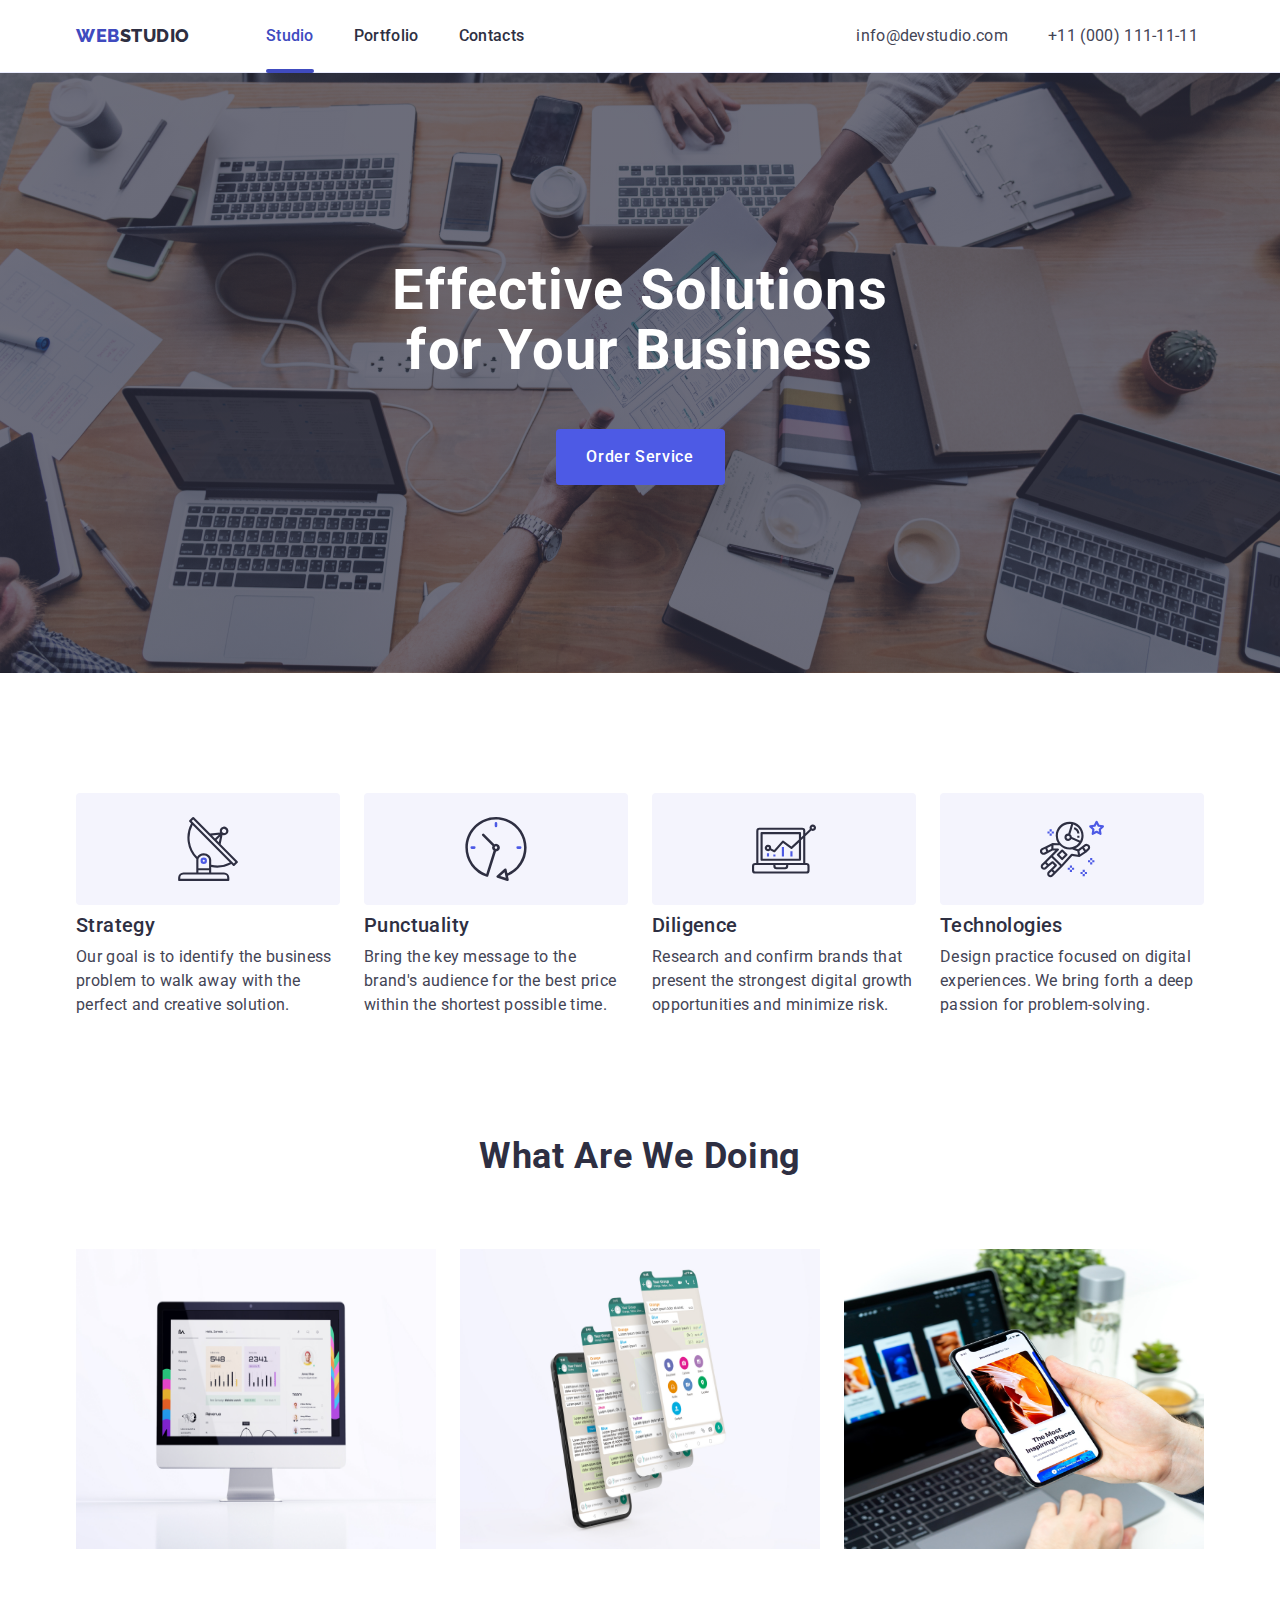
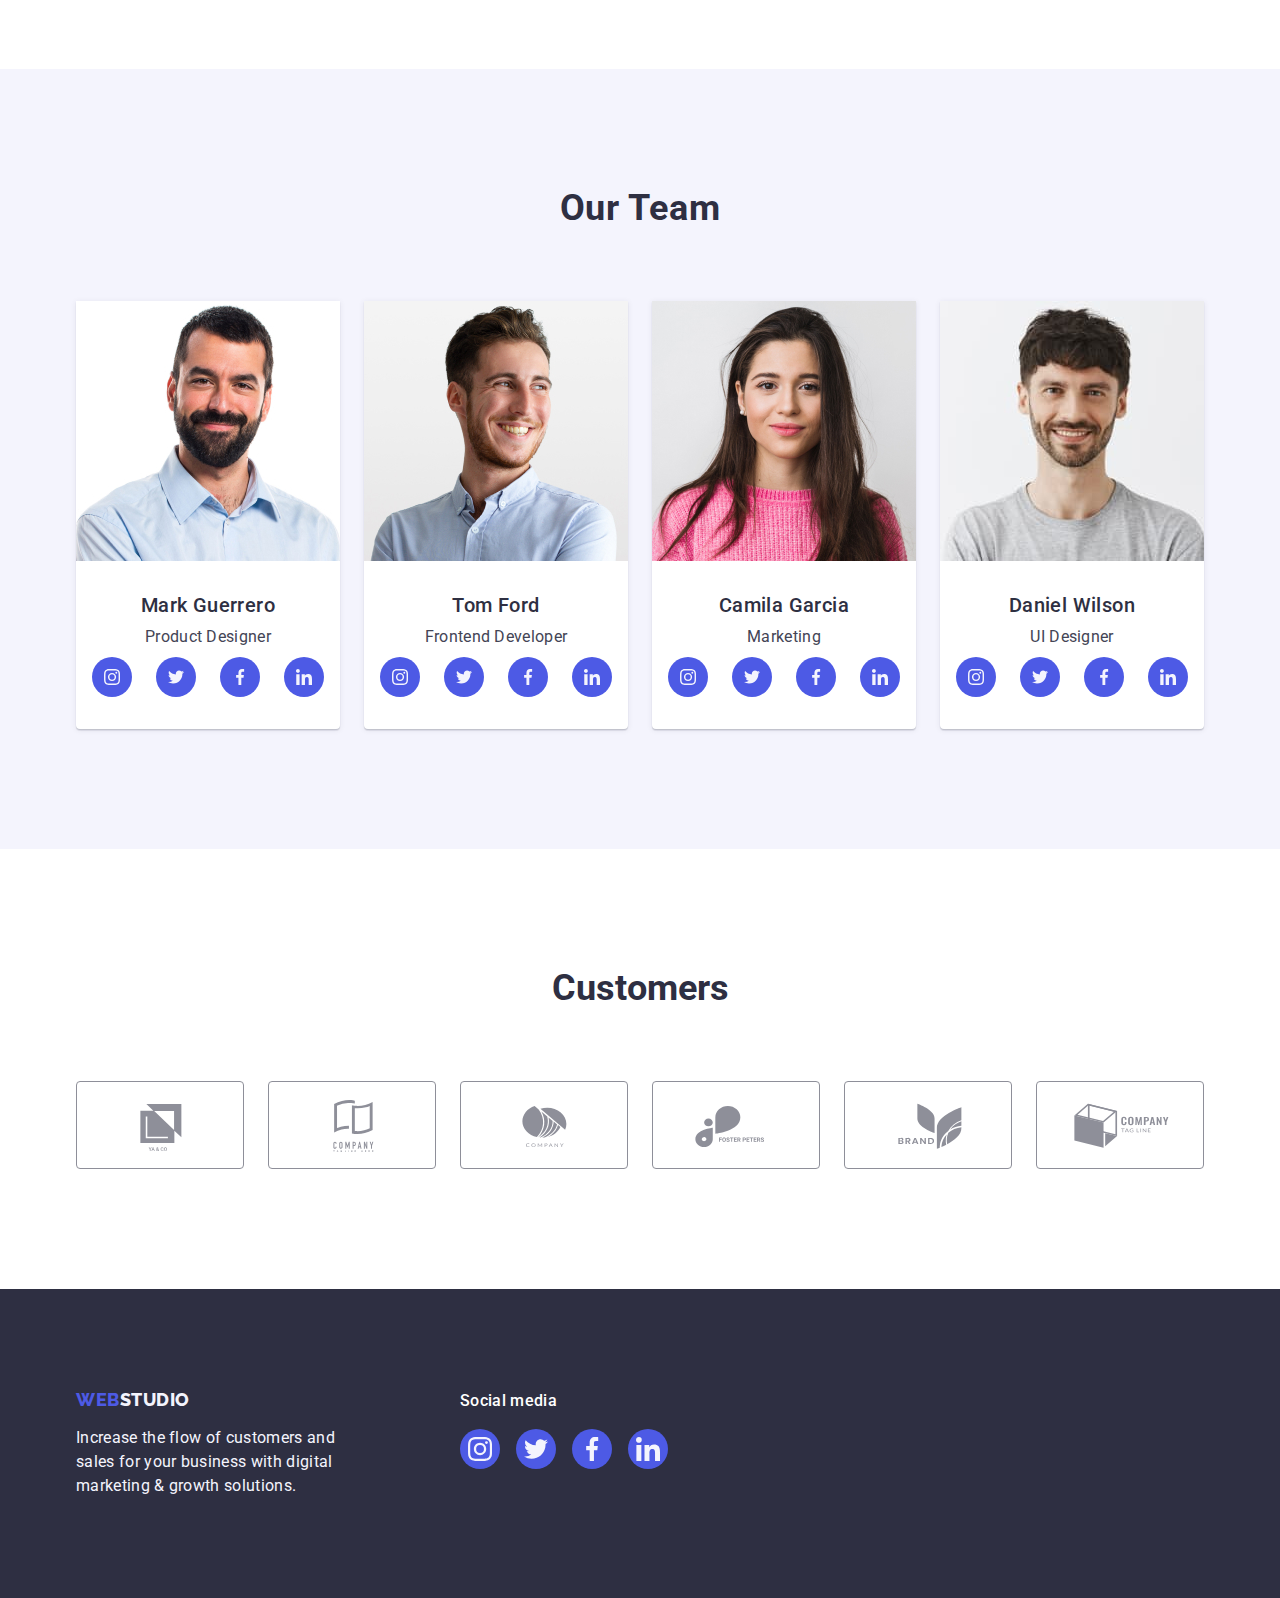
==== index.html @ ba4d1f9c "HW6" ====
<!DOCTYPE html>
<html lang="en">
  <head>
    <meta charset="UTF-8" />
    <meta name="viewport" content="width=device-width, initial-scale=1.0" />
    <title>STUDIO</title>
    <link
      rel="stylesheet"
      href="https://cdnjs.cloudflare.com/ajax/libs/modern-normalize/2.0.0/modern-normalize.min.css"
      crossorigin="anonymous"
      referrerpolicy="no-referrer"
    />
    <link rel="stylesheet" href="./css/styles.css" />
    <link rel="preconnect" href="https://fonts.googleapis.com" />
    <link rel="preconnect" href="https://fonts.gstatic.com" crossorigin />
    <link
      href="https://fonts.googleapis.com/css2?family=Raleway:wght@800&family=Roboto:wght@400;500;700;900&display=swap"
      rel="stylesheet"
    />
  </head>
  <body>
    <header class="header-standard">
      <div class="container">
        <nav class="nav">
          <a href="./index.html" class="logo"
            >Web<span class="studio-header">Studio</span></a
          >
          <ul class="list">
            <li>
              <a href="./index.html" class="nav-link-underline-homepage"
                >Studio</a
              >
            </li>
            <li>
              <a href="./portfolio.html" class="link">Portfolio</a>
            </li>
            <li><a href="" class="link">Contacts</a></li>
          </ul>
        </nav>
        <address class="address">
          <ul class="list">
            <li>
              <a href="mailto:info@devstudio.com" class="link"
                >info@devstudio.com</a
              >
            </li>
            <li>
              <a href="tel:+110001111111" class="link">+11 (000) 111-11-11</a>
            </li>
          </ul>
        </address>
      </div>
    </header>
    <main>
      <section class="homepage-first-section">
        <div class="container">
          <h1 class="homepage-header">Effective Solutions for Your Business</h1>
          <button type="button" class="button" data-modal-open>
            Order Service
          </button>
        </div>
      </section>
      <section class="homepage-second-section">
        <div class="container">
          <h2 class="visually-hidden">Our values</h2>
          <ul class="list">
            <li class="list-item">
              <div class="icon-container">
                <svg width="64" height="64">
                  <use href="./images/icons.svg#icon-antenna"></use>
                </svg>
              </div>
              <h3 class="list-header">Strategy</h3>
              <p class="list-paragraph">
                Our goal is to identify the business problem to walk away with
                the perfect and creative solution.
              </p>
            </li>
            <li class="list-item">
              <div class="icon-container">
                <svg width="64" height="64">
                  <use href="./images/icons.svg#icon-clock"></use>
                </svg>
              </div>
              <h3 class="list-header">Punctuality</h3>
              <p class="list-paragraph">
                Bring the key message to the brand's audience for the best price
                within the shortest possible time.
              </p>
            </li>
            <li class="list-item">
              <div class="icon-container">
                <svg width="64" height="64">
                  <use href="./images/icons.svg#icon-diagram"></use>
                </svg>
              </div>
              <h3 class="list-header">Diligence</h3>
              <p class="list-paragraph">
                Research and confirm brands that present the strongest digital
                growth opportunities and minimize risk.
              </p>
            </li>
            <li class="list-item">
              <div class="icon-container">
                <svg width="64" height="64">
                  <use href="./images/icons.svg#icon-astronaut"></use>
                </svg>
              </div>
              <h3 class="list-header">Technologies</h3>
              <p class="list-paragraph">
                Design practice focused on digital experiences. We bring forth a
                deep passion for problem-solving.
              </p>
            </li>
          </ul>
        </div>
      </section>
      <section class="homepage-third-section">
        <div class="container">
          <h2 class="header">What are we doing</h2>
          <ul class="list">
            <li class="list-item">
              <img
                src="./images/screen.jpg"
                alt="Computer screen"
                width="360"
                height="300"
              />
            </li>
            <li class="list-item">
              <img
                src="./images/smartphone1.jpg"
                alt="Smartphone screens"
                width="360"
                height="300"
              />
            </li>
            <li class="list-item">
              <img
                src="./images/smartphone.jpg"
                alt="Smartphone and laptop"
                width="360"
                height="300"
              />
            </li>
          </ul>
        </div>
      </section>
      <section class="homepage-fourth-section">
        <div class="container">
          <h2 class="header">Our Team</h2>
          <ul class="list">
            <li class="team-list">
              <img
                src="./images/img-3.jpg"
                alt="Smiling man"
                width="264"
                height="260"
              />
              <div class="team-name">
                <h3 class="name">Mark Guerrero</h3>
                <p class="job">Product Designer</p>
                <ul class="team-social-media-icons-list">
                  <li class="team-social-media-icons-li">
                    <a href="" class="team-social-media-icons-link">
                      <svg
                        class="team-social-media-icon"
                        width="16"
                        height="16"
                      >
                        <use href="./images/icons.svg#icon-instagram-1"></use>
                      </svg>
                    </a>
                  </li>
                  <li class="team-social-media-icons-li">
                    <a href="" class="team-social-media-icons-link">
                      <svg
                        class="team-social-media-icon"
                        width="16"
                        height="16"
                      >
                        <use href="./images/icons.svg#icon-twitter-1"></use>
                      </svg>
                    </a>
                  </li>
                  <li class="team-social-media-icons-li">
                    <a href="" class="team-social-media-icons-link">
                      <svg
                        class="team-social-media-icon"
                        width="16"
                        height="16"
                      >
                        <use href="./images/icons.svg#icon-facebook-1"></use>
                      </svg>
                    </a>
                  </li>
                  <li class="team-social-media-icons-li">
                    <a href="" class="team-social-media-icons-link">
                      <svg
                        class="team-social-media-icon"
                        width="16"
                        height="16"
                      >
                        <use href="./images/icons.svg#icon-linkedin-1"></use>
                      </svg>
                    </a>
                  </li>
                </ul>
              </div>
            </li>
            <li class="team-list">
              <img
                src="./images/img-2.jpg"
                alt="Smiling man"
                width="264"
                height="260"
              />
              <div class="team-name">
                <h3 class="name">Tom Ford</h3>
                <p class="job">Frontend Developer</p>
                <ul class="team-social-media-icons-list">
                  <li class="team-social-media-icons-li">
                    <a href="" class="team-social-media-icons-link">
                      <svg
                        class="team-social-media-icon"
                        width="16"
                        height="16"
                      >
                        <use href="./images/icons.svg#icon-instagram-1"></use>
                      </svg>
                    </a>
                  </li>
                  <li class="team-social-media-icons-li">
                    <a href="" class="team-social-media-icons-link">
                      <svg
                        class="team-social-media-icon"
                        width="16"
                        height="16"
                      >
                        <use href="./images/icons.svg#icon-twitter-1"></use>
                      </svg>
                    </a>
                  </li>
                  <li class="team-social-media-icons-li">
                    <a href="" class="team-social-media-icons-link">
                      <svg
                        class="team-social-media-icon"
                        width="16"
                        height="16"
                      >
                        <use href="./images/icons.svg#icon-facebook-1"></use>
                      </svg>
                    </a>
                  </li>
                  <li class="team-social-media-icons-li">
                    <a href="" class="team-social-media-icons-link">
                      <svg
                        class="team-social-media-icon"
                        width="16"
                        height="16"
                      >
                        <use href="./images/icons.svg#icon-linkedin-1"></use>
                      </svg>
                    </a>
                  </li>
                </ul>
              </div>
            </li>
            <li class="team-list">
              <img
                src="./images/img-1.jpg"
                alt="Beautiful women"
                width="264"
                height="260"
              />
              <div class="team-name">
                <h3 class="name">Camila Garcia</h3>
                <p class="job">Marketing</p>
                <ul class="team-social-media-icons-list">
                  <li class="team-social-media-icons-li">
                    <a href="" class="team-social-media-icons-link">
                      <svg
                        class="team-social-media-icon"
                        width="16"
                        height="16"
                      >
                        <use href="./images/icons.svg#icon-instagram-1"></use>
                      </svg>
                    </a>
                  </li>
                  <li class="team-social-media-icons-li">
                    <a href="" class="team-social-media-icons-link">
                      <svg
                        class="team-social-media-icon"
                        width="16"
                        height="16"
                      >
                        <use href="./images/icons.svg#icon-twitter-1"></use>
                      </svg>
                    </a>
                  </li>
                  <li class="team-social-media-icons-li">
                    <a href="" class="team-social-media-icons-link">
                      <svg
                        class="team-social-media-icon"
                        width="16"
                        height="16"
                      >
                        <use href="./images/icons.svg#icon-facebook-1"></use>
                      </svg>
                    </a>
                  </li>
                  <li class="team-social-media-icons-li">
                    <a href="" class="team-social-media-icons-link">
                      <svg
                        class="team-social-media-icon"
                        width="16"
                        height="16"
                      >
                        <use href="./images/icons.svg#icon-linkedin-1"></use>
                      </svg>
                    </a>
                  </li>
                </ul>
              </div>
            </li>
            <li class="team-list">
              <img
                src="./images/img.jpg"
                alt="Smiling man"
                width="264"
                height="260"
              />
              <div class="team-name">
                <h3 class="name">Daniel Wilson</h3>
                <p class="job">UI Designer</p>
                <ul class="team-social-media-icons-list">
                  <li class="team-social-media-icons-li">
                    <a href="" class="team-social-media-icons-link">
                      <svg
                        class="team-social-media-icon"
                        width="16"
                        height="16"
                      >
                        <use href="./images/icons.svg#icon-instagram-1"></use>
                      </svg>
                    </a>
                  </li>
                  <li class="team-social-media-icons-li">
                    <a href="" class="team-social-media-icons-link">
                      <svg
                        class="team-social-media-icon"
                        width="16"
                        height="16"
                      >
                        <use href="./images/icons.svg#icon-twitter-1"></use>
                      </svg>
                    </a>
                  </li>
                  <li class="team-social-media-icons-li">
                    <a href="" class="team-social-media-icons-link">
                      <svg
                        class="team-social-media-icon"
                        width="16"
                        height="16"
                      >
                        <use href="./images/icons.svg#icon-facebook-1"></use>
                      </svg>
                    </a>
                  </li>
                  <li class="team-social-media-icons-li">
                    <a href="" class="team-social-media-icons-link">
                      <svg
                        class="team-social-media-icon"
                        width="16"
                        height="16"
                      >
                        <use href="./images/icons.svg#icon-linkedin-1"></use>
                      </svg>
                    </a>
                  </li>
                </ul>
              </div>
            </li>
          </ul>
        </div>
      </section>
      <section class="homepage-fifth-section">
        <div class="container">
          <h2 class="header-customers">Customers</h2>
          <ul class="customers-list">
            <li class="customers-li">
              <a href="" class="customers-link">
                <svg class="customers-icons" width="104" height="56">
                  <use href="./images/icons.svg#icon-client-1"></use>
                </svg>
              </a>
            </li>
            <li class="customers-li">
              <a href="" class="customers-link">
                <svg class="customers-icons" width="104" height="56">
                  <use href="./images/icons.svg#icon-client-2"></use>
                </svg>
              </a>
            </li>
            <li class="customers-li">
              <a href="" class="customers-link">
                <svg class="customers-icons" width="104" height="56">
                  <use href="./images/icons.svg#icon-client-3"></use>
                </svg>
              </a>
            </li>
            <li class="customers-li">
              <a href="" class="customers-link">
                <svg class="customers-icons" width="104" height="56">
                  <use href="./images/icons.svg#icon-client-4"></use>
                </svg>
              </a>
            </li>
            <li class="customers-li">
              <a href="" class="customers-link">
                <svg class="customers-icons" width="104" height="56">
                  <use href="./images/icons.svg#icon-client-5"></use>
                </svg>
              </a>
            </li>
            <li class="customers-li">
              <a href="" class="customers-link">
                <svg class="customers-icons" width="104" height="56">
                  <use href="./images/icons.svg#icon-client-6"></use>
                </svg>
              </a>
            </li>
          </ul>
        </div>
      </section>
    </main>
    <footer class="footer">
      <div class="container">
        <div class="footer-paragraph">
          <a href="./index.html" class="link"
            >Web<span class="studio-footer">Studio</span></a
          >
          <p class="logo">
            Increase the flow of customers and sales for your business with
            digital marketing & growth solutions.
          </p>
        </div>
        <div class="footer-social-media">
          <p class="footer-social-media-paragraph">Social media</p>
          <ul class="footer-social-media-list">
            <li class="footer-social-media-li">
              <a href="" class="footer-social-media-link-icon">
                <svg width="24" height="24" class="footer-social-media-icons">
                  <use href="./images/icons.svg#icon-instagram-1"></use>
                </svg>
              </a>
            </li>
            <li class="footer-social-media-li">
              <a href="" class="footer-social-media-link-icon">
                <svg width="24" height="24" class="footer-social-media-icons">
                  <use href="./images/icons.svg#icon-twitter-1"></use>
                </svg>
              </a>
            </li>
            <li class="footer-social-media-li">
              <a href="" class="footer-social-media-link-icon">
                <svg width="24" height="24" class="footer-social-media-icons">
                  <use href="./images/icons.svg#icon-facebook-1"></use>
                </svg>
              </a>
            </li>
            <li class="footer-social-media-li">
              <a href="" class="footer-social-media-link-icon">
                <svg width="24" height="24" class="footer-social-media-icons">
                  <use href="./images/icons.svg#icon-linkedin-1"></use>
                </svg>
              </a>
            </li>
          </ul>
        </div>
      </div>
    </footer>
    <div data-modal class="backdrop is-hidden">
      <div class="modal-box">
        <button type="button" data-modal-close class="modal-box-close-button">
          <svg width="8" height="8" class="icon-close-x">
            <use href="./images/icons.svg#icon-close-x"></use>
          </svg>
        </button>
      </div>
    </div>
    <script src="./js/modal.js"></script>
  </body>
</html>
---- css/styles.css ----
:root {
  --NAVY-BLUE: #2e2f42;
  --WHITE: #ffffff;
  --IRIS: #4d5ae5;
  --OCEAN: #404bbf;
  --CLOUD: #f4f4fd;
  --SLATE: #434455;
}
body {
  font-family: "Roboto", sans-serif;
  color: var(--SLATE);
  background-color: var(--WHITE);
}
ul,
a {
  list-style-type: none;
  text-decoration: none;
}
.header-standard {
  border-bottom: 1px solid #e7e9fc;
  box-shadow: 0px 2px 1px rgba(46, 47, 66, 0.08),
    0px 1px 1px rgba(46, 47, 66, 0.16), 0px 1px 6px rgba(46, 47, 66, 0.08);
}
.header-standard .container {
  display: flex;
}
.nav {
  display: flex;
  align-items: center;
}
.nav .logo {
  font-family: "Raleway", sans-serif;
  text-transform: uppercase;
  font-weight: 800;
  font-size: 18px;
  line-height: 1.17;
  letter-spacing: 0.03em;
  color: var(--OCEAN);
  text-decoration: none;
  margin-right: 76px;
}
.studio-header {
  color: var(--NAVY-BLUE);
}
.nav .list {
  display: flex;
  gap: 40px;
}
.nav .list .link {
  font-family: inherit;
  font-size: 16px;
  line-height: 1.5;
  letter-spacing: 0.02em;
  color: var(--NAVY-BLUE);
  list-style: none;
  text-transform: none;
  font-weight: 500;
  text-decoration: none;
  display: flex;
  gap: 40px;
  flex-direction: row;
  padding: 24px 0;
  position: relative;
  transition: background-color 250ms cubic-bezier(0.4, 0, 0.2, 1);
}
.nav .list .link:hover,
.nav .list .link:focus,
.nav .list .link:active {
  color: var(--OCEAN);
}
.nav-link-underline-homepage {
  color: var(--OCEAN);
  font-family: inherit;
  font-size: 16px;
  line-height: 1.5;
  letter-spacing: 0.02em;
  list-style: none;
  text-transform: none;
  font-weight: 500;
  text-decoration: none;
  display: flex;
  gap: 40px;
  flex-direction: row;
  padding: 24px 0;
  position: relative;
  transition: color 250ms cubic-bezier(0.4, 0, 0.2, 1);
}
.nav-link-underline-homepage::after {
  content: "";
  position: absolute;
  left: 0;
  bottom: -1px;
  height: 4px;
  background-color: var(--OCEAN);
  border-radius: 2px;
  width: 48px;
}
.nav-link-underline-portfolio {
  color: var(--OCEAN);
  font-family: inherit;
  font-size: 16px;
  line-height: 1.5;
  letter-spacing: 0.02em;
  list-style: none;
  text-transform: none;
  font-weight: 500;
  text-decoration: none;
  display: flex;
  gap: 40px;
  flex-direction: row;
  padding: 24px 0;
  position: relative;
  transition: color 250ms cubic-bezier(0.4, 0, 0.2, 1);
}
.nav-link-underline-portfolio::after {
  content: "";
  position: absolute;
  left: 0;
  bottom: -1px;
  height: 4px;
  background-color: var(--OCEAN);
  border-radius: 2px;
  width: 66px;
}
.address {
  font-style: normal;
}
.address .list {
  display: flex;
  gap: 40px;
  padding-left: 332px;
  padding-top: 24px;
  padding-bottom: 24px;
}
.address .link {
  font-size: 16px;
  line-height: 1.5;
  letter-spacing: 0.02em;
  color: inherit;
  transition: color 250ms cubic-bezier(0.4, 0, 0.2, 1);
}
.address .list .link:hover,
.address .list .link:focus,
.address .list .link:active {
  color: var(--OCEAN);
}
.homepage-first-section {
  background-color: var(--NAVY-BLUE);
  padding: 188px 0 188px 0;
  padding-bottom: 188px;
  background-image: linear-gradient(
      rgba(46, 47, 66, 0.7),
      rgba(46, 47, 66, 0.7)
    ),
    url(../images/people-office.jpg);
  max-width: 1440px;
  background-repeat: no-repeat;
  background-position: center;
  background-size: cover;
  margin: auto;
}
.homepage-header {
  color: var(--WHITE);
  font-size: 56px;
  font-weight: 700;
  line-height: 1.07;
  letter-spacing: 0.02em;
  text-align: center;
  max-width: 496px;
  margin-left: auto;
  margin-right: auto;
}
.button {
  background-color: var(--IRIS);
  color: var(--WHITE);
  font-size: 16px;
  font-weight: 500;
  line-height: 1.5;
  letter-spacing: 0.04em;
  cursor: pointer;
  font-family: "Roboto", sans-serif;
  display: block;
  min-width: 169px;
  height: 56px;
  border: none;
  border-radius: 4px;
  margin-left: auto;
  margin-right: auto;
  margin-top: 48px;
  transition: background-color 250ms cubic-bezier(0.4, 0, 0.2, 1);
}
.button:hover,
.button:focus {
  background-color: var(--OCEAN);
}
.list-header {
  color: var(--NAVY-BLUE);
  font-size: 20px;
  font-weight: 500;
  line-height: 1.2;
  letter-spacing: 0.02em;
  margin-bottom: 8px;
}
.list-paragraph {
  color: var(--SLATE);
  font-size: 16px;
  line-height: 1.5;
  letter-spacing: 0.02em;
}
.header {
  color: var(--NAVY-BLUE);
  font-size: 36px;
  font-weight: 700;
  line-height: 1.11;
  letter-spacing: 0.02em;
  text-align: center;
  text-transform: capitalize;
}
.homepage-fourth-section {
  background-color: var(--CLOUD);
  padding: 120px 0 120px 0;
}
.name {
  color: var(--NAVY-BLUE);
  font-size: 20px;
  font-weight: 500;
  line-height: 1.2;
  letter-spacing: 0.02em;
  text-align: center;
  margin-bottom: 8px;
}
.job {
  color: var(--SLATE);
  font-size: 16px;
  line-height: 1.5;
  letter-spacing: 0.02em;
  text-align: center;
}
.team-list {
  background-color: var(--WHITE);
  width: calc((100% - 3 * 24px) / 4);
  border-radius: 0 0 5px 5px;
  box-shadow: 0px 1px 6px rgba(46, 47, 66, 0.08),
    0px 1px 1px rgba(46, 47, 66, 0.16), 0px 2px 1px rgba(46, 47, 66, 0.08);
}
.footer {
  background-color: var(--NAVY-BLUE);
  padding: 100px 0 100px 0;
}
.footer .container {
  display: flex;
  align-items: baseline;
}
.footer-paragraph {
  margin-right: 120px;
}
.footer-social-media-paragraph {
  font-weight: 500;
  font-size: 16px;
  line-height: 1.5;
  letter-spacing: 0.02em;
  color: var(--WHITE);
  margin-bottom: 16px;
}
.footer-social-media-list {
  display: flex;
  gap: 16px;
}
.footer-social-media-li {
  width: 40px;
  height: 40px;
}
.footer-social-media-link-icon {
  background-color: var(--IRIS);
  display: flex;
  border-radius: 50%;
  width: 100%;
  height: 100%;
  align-items: center;
  justify-content: center;
  transition: background-color 250ms cubic-bezier(0.4, 0, 0.2, 1);
}
.footer-social-media-link-icon:hover,
.footer-social-media-link-icon:focus,
.footer-social-media-link-icon:active {
  background-color: #31d0aa;
}
.footer .link {
  font-family: "Raleway", sans-serif;
  text-transform: uppercase;
  font-weight: 800;
  font-size: 18px;
  line-height: 1.17;
  letter-spacing: 0.03em;
  color: var(--IRIS);
  display: inline-block;
  margin-bottom: 16px;
}
.footer-social-media-icons {
  fill: var(--CLOUD);
}
.studio-footer {
  color: var(--CLOUD);
}
.logo {
  color: #f4f4fd;
  font-size: 16px;
  line-height: 1.5;
  letter-spacing: 0.02em;
}
.filter-button {
  background-color: var(--CLOUD);
  color: var(--IRIS);
  text-align: center;
  font-weight: 500;
  font-size: 16px;
  line-height: 1.5;
  letter-spacing: 0.04em;
  cursor: pointer;
  font-family: inherit;
  padding: 12px 24px;
  border: 1px solid #e7e9fc;
  border-radius: 4px;
  transition: background-color 250ms cubic-bezier(0.4, 0, 0.2, 1),
    color 250ms cubic-bezier(0.4, 0, 0.2, 1),
    border-color 250ms cubic-bezier(0.4, 0, 0.2, 1),
    box-shadow 250ms cubic-bezier(0.4, 0, 0.2, 1);
}
.filter-button:hover,
.filter-button:focus,
.filter-button:active {
  background-color: var(--OCEAN);
  color: var(--WHITE);
  border: 1px solid transparent;
  box-shadow: 0px 3px 1px rgba(0, 0, 0, 0.1), 0px 2px 1px rgba(0, 0, 0, 0.08),
    0px 2px 2px rgba(0, 0, 0, 0.12);
}
.list .link {
  text-decoration: none;
  color: inherit;
}
.homepage-second-section {
  padding: 120px 0 120px 0;
}
.homepage-second-section .list {
  display: flex;
  gap: 24px;
}
.homepage-second-section .list-item {
  width: calc((100% - 72px) / 4);
}
.homepage-third-section {
  padding-bottom: 120px;
}
.homepage-third-section .header {
  margin-bottom: 72px;
}
.homepage-third-section .list {
  display: flex;
  gap: 24px;
}
.homepage-third-section .list-item {
  width: calc((100% - 48px) / 3);
}
.homepage-fourth-section .header {
  margin-bottom: 72px;
}
.homepage-fourth-section .list {
  display: flex;
  gap: 24px;
}
.team-name {
  padding: 32px 0 32px 0;
}
.homepage-fourth-section .team-list {
  border-radius: 0px 0px 4px 4px;
}
.footer .logo {
  max-width: 264px;
}
.portfolio {
  padding-top: 96px;
  padding-bottom: 120px;
}
.list-buttons {
  display: flex;
  justify-content: center;
  gap: 24px;
  margin-bottom: 72px;
}
.list-apps {
  display: flex;
  flex-wrap: wrap;
  column-gap: 24px;
  row-gap: 48px;
}
.link-apps {
  width: calc((100% - 48px) / 3);
}
.link-apps .link {
  display: block;
  transition: box-shadow 250ms cubic-bezier(0.4, 0, 0.2, 1);
}
.portfolio-header {
  font-weight: 500;
  font-size: 20px;
  line-height: 1.2;
  letter-spacing: 0.02em;
  color: var(--NAVY-BLUE);
  margin-bottom: 8px;
}
.portfolio-paragraph {
  color: var(--SLATE);
  font-size: 16px;
  line-height: 1.5;
  letter-spacing: 0.02em;
}
.app-image {
  position: relative;
  overflow: hidden;
}
.portfolio-paragraph-transform {
  position: absolute;
  top: 0;
  font-size: 16px;
  line-height: 1.5;
  letter-spacing: 0.02em;
  color: var(--CLOUD);
  padding: 40px 32px;
  background-color: var(--IRIS);
  height: 100%;
  width: 100%;
  transform: translateY(100%);
  transition: transform 250ms cubic-bezier(0.4, 0, 0.2, 1);
}
.link-apps .link:hover .portfolio-paragraph-transform,
.link-apps .link:focus .portfolio-paragraph-transform {
  box-shadow: 0px 1px 6px rgba(46, 47, 66, 0.08),
    0px 1px 1px rgba(46, 47, 66, 0.16), 0px 2px 1px rgba(46, 47, 66, 0.08);
  transform: translateY(0%);
}
.link-apps .link:hover,
.link-apps .link:focus {
  box-shadow: 0px 1px 6px rgba(46, 47, 66, 0.08),
    0px 1px 1px rgba(46, 47, 66, 0.16), 0px 2px 1px rgba(46, 47, 66, 0.08);
}
.div-app {
  padding: 32px 16px;
  border: 1px solid #e7e9fc;
  border-top: none;
}
h1,
h2,
h3,
h4,
h5,
h6 {
  margin: 0;
}
p {
  margin: 0;
}
ul {
  margin: 0;
  padding-left: 0;
}
img {
  display: block;
}
.container {
  width: 1158px;
  margin: 0 auto;
  padding: 0 15px 0 15px;
}
.visually-hidden {
  position: absolute;
  width: 1px;
  height: 1px;
  margin: -1px;
  border: 0;
  padding: 0;
  white-space: nowrap;
  clip-path: inset(100%);
  clip: rect(0 0 0 0);
  overflow: hidden;
}
.icon-container {
  display: flex;
  align-items: center;
  justify-content: center;
  height: 112px;
  background-color: var(--CLOUD);
  border-radius: 4px;
  margin-bottom: 8px;
}
.team-social-media-icons-list {
  display: flex;
  justify-content: center;
  gap: 24px;
  padding-top: 8px;
}
.team-social-media-icons-li {
  width: 40px;
  height: 40px;
}
.team-social-media-icons-link {
  width: 100%;
  height: 100%;
  background-color: var(--IRIS);
  border-radius: 50%;
  display: flex;
  align-items: center;
  justify-content: center;
  transition: background-color 250ms cubic-bezier(0.4, 0, 0.2, 1);
}
.team-social-media-icons-link:hover,
.team-social-media-icons-link:focus {
  background-color: var(--OCEAN);
}
.team-social-media-icon {
  fill: var(--CLOUD);
}
.homepage-fifth-section {
  padding: 120px 0;
}
.header-customers {
  font-size: 36px;
  line-height: 1.11;
  color: var(--NAVY-BLUE);
  margin-bottom: 72px;
  text-align: center;
}
.customers-list {
  display: flex;
  gap: 24px;
}
.customers-li {
  width: calc((100% - 120px) / 6);
  height: 88px;
}
.customers-link {
  width: 100%;
  height: 100%;
  border: 1px solid #8e8f99;
  border-radius: 4px;
  display: flex;
  align-items: center;
  justify-content: center;
  color: #8e8f99;
  transition: border-color 250ms cubic-bezier(0.4, 0, 0.2, 1),
    color 250ms cubic-bezier(0.4, 0, 0.2, 1);
}
.customers-link:hover,
.customers-link:focus {
  border-color: var(--OCEAN);
  color: var(--OCEAN);
}
.customers-icons {
  fill: currentColor;
}
.backdrop {
  position: fixed;
  top: 0;
  left: 0;
  width: 100%;
  height: 100%;
  background-color: rgba(46, 47, 66, 0.4);
  transition: opacity 250ms cubic-bezier(0.4, 0, 0.2, 1),
    visibility 250ms cubic-bezier(0.4, 0, 0.2, 1);
}
.is-hidden {
  opacity: 0;
  visibility: hidden;
  pointer-events: none;
}
.modal-box {
  position: absolute;
  top: 50%;
  left: 50%;
  transform: translate(-50%, -50%) scale(1);
  width: 408px;
  min-height: 584px;
  background: #fcfcfc;
  box-shadow: 0px 1px 1px rgba(0, 0, 0, 0.14), 0px 1px 3px rgba(0, 0, 0, 0.12),
    0px 2px 1px rgba(0, 0, 0, 0.2);
  border-radius: 4px;
  transition: transform 250ms cubic-bezier(0.4, 0, 0.2, 1);
  padding: 72px 24px 24px 24px;
}
.modal-box-close-button {
  position: absolute;
  top: 24px;
  right: 24px;
  width: 24px;
  height: 24px;
  border-radius: 50%;
  display: flex;
  align-items: center;
  justify-content: center;
  background-color: #e7e9fc;
  border: 1px solid rgba(0, 0, 0, 0.1);
  padding: 0;
  cursor: pointer;
  transition: background-color 250ms cubic-bezier(0.4, 0, 0.2, 1),
    border 250ms cubic-bezier(0.4, 0, 0.2, 1);
}
.modal-box-close-button:hover,
.modal-box-close-button:focus {
  background-color: var(--OCEAN);
  border: none;
  fill: var(--WHITE);
}
.icon-close-x {
  transition: fill 250ms cubic-bezier(0.4, 0, 0.2, 1);
}
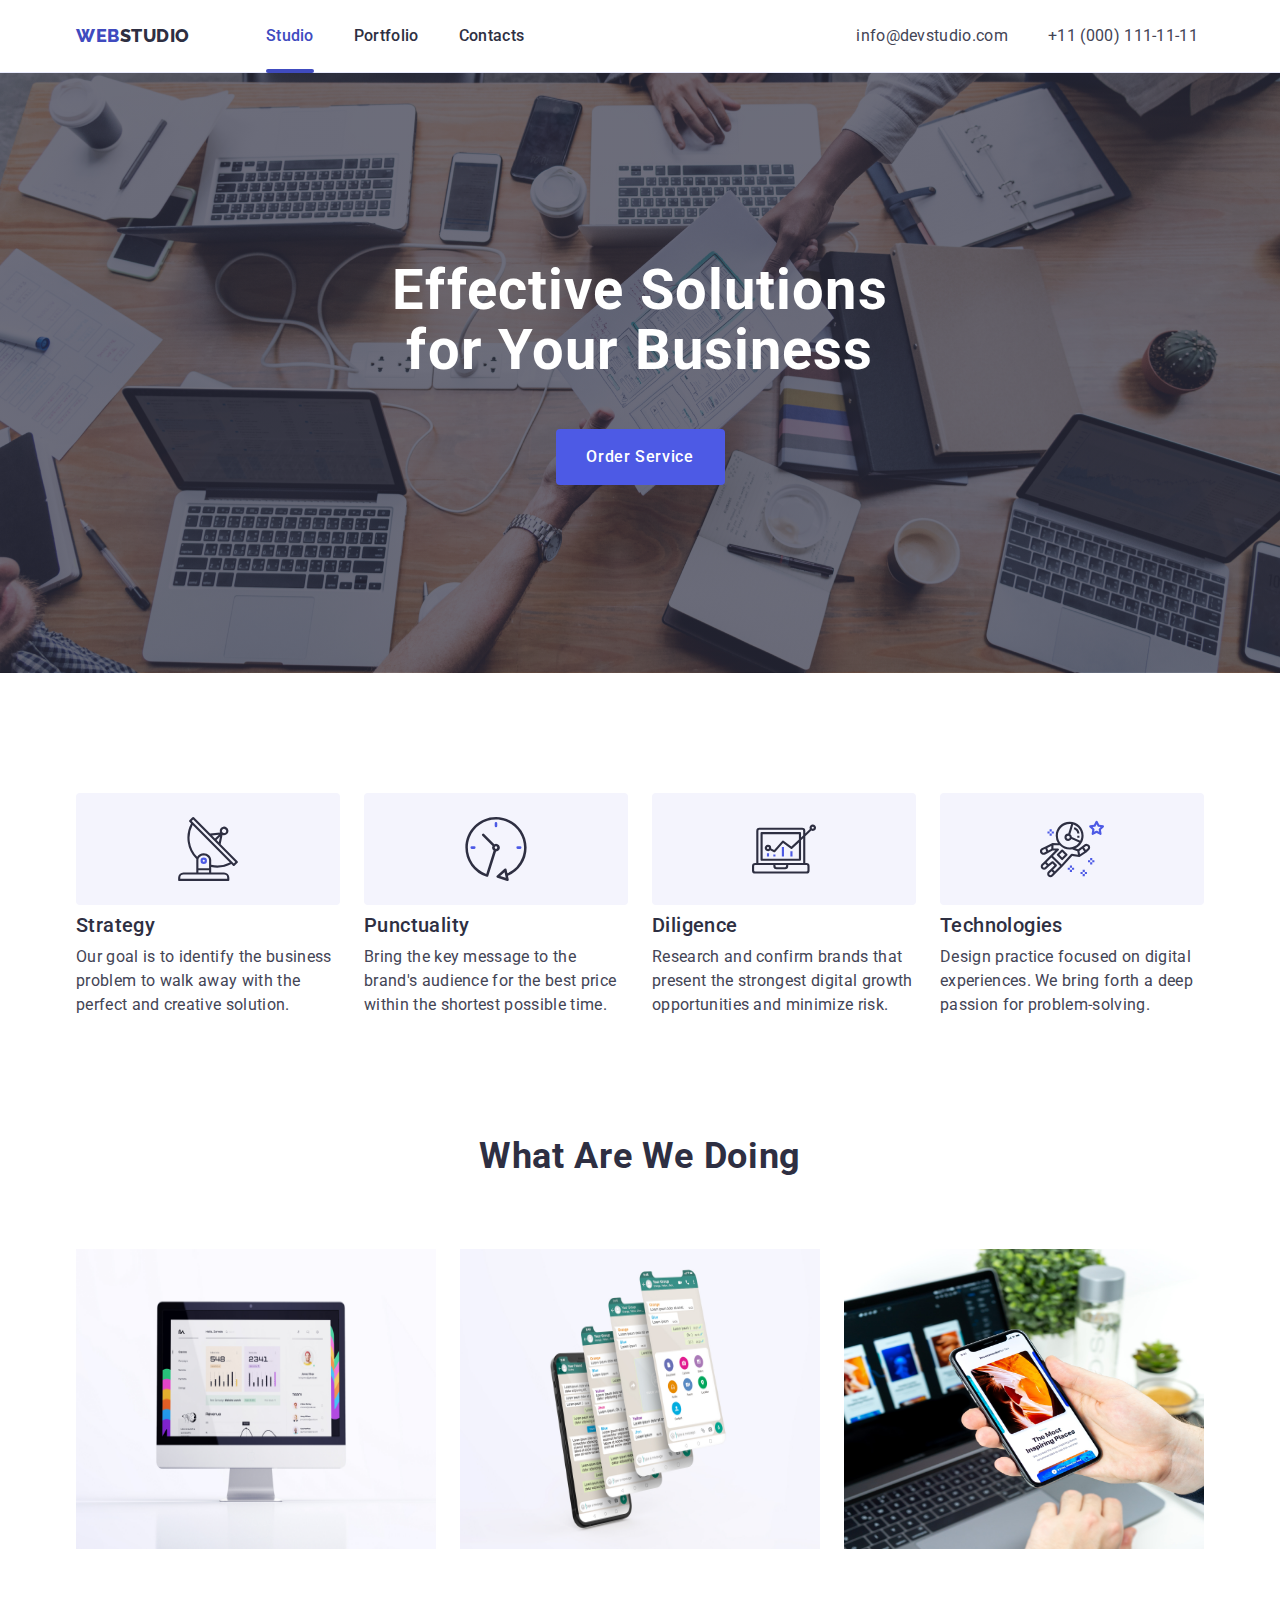
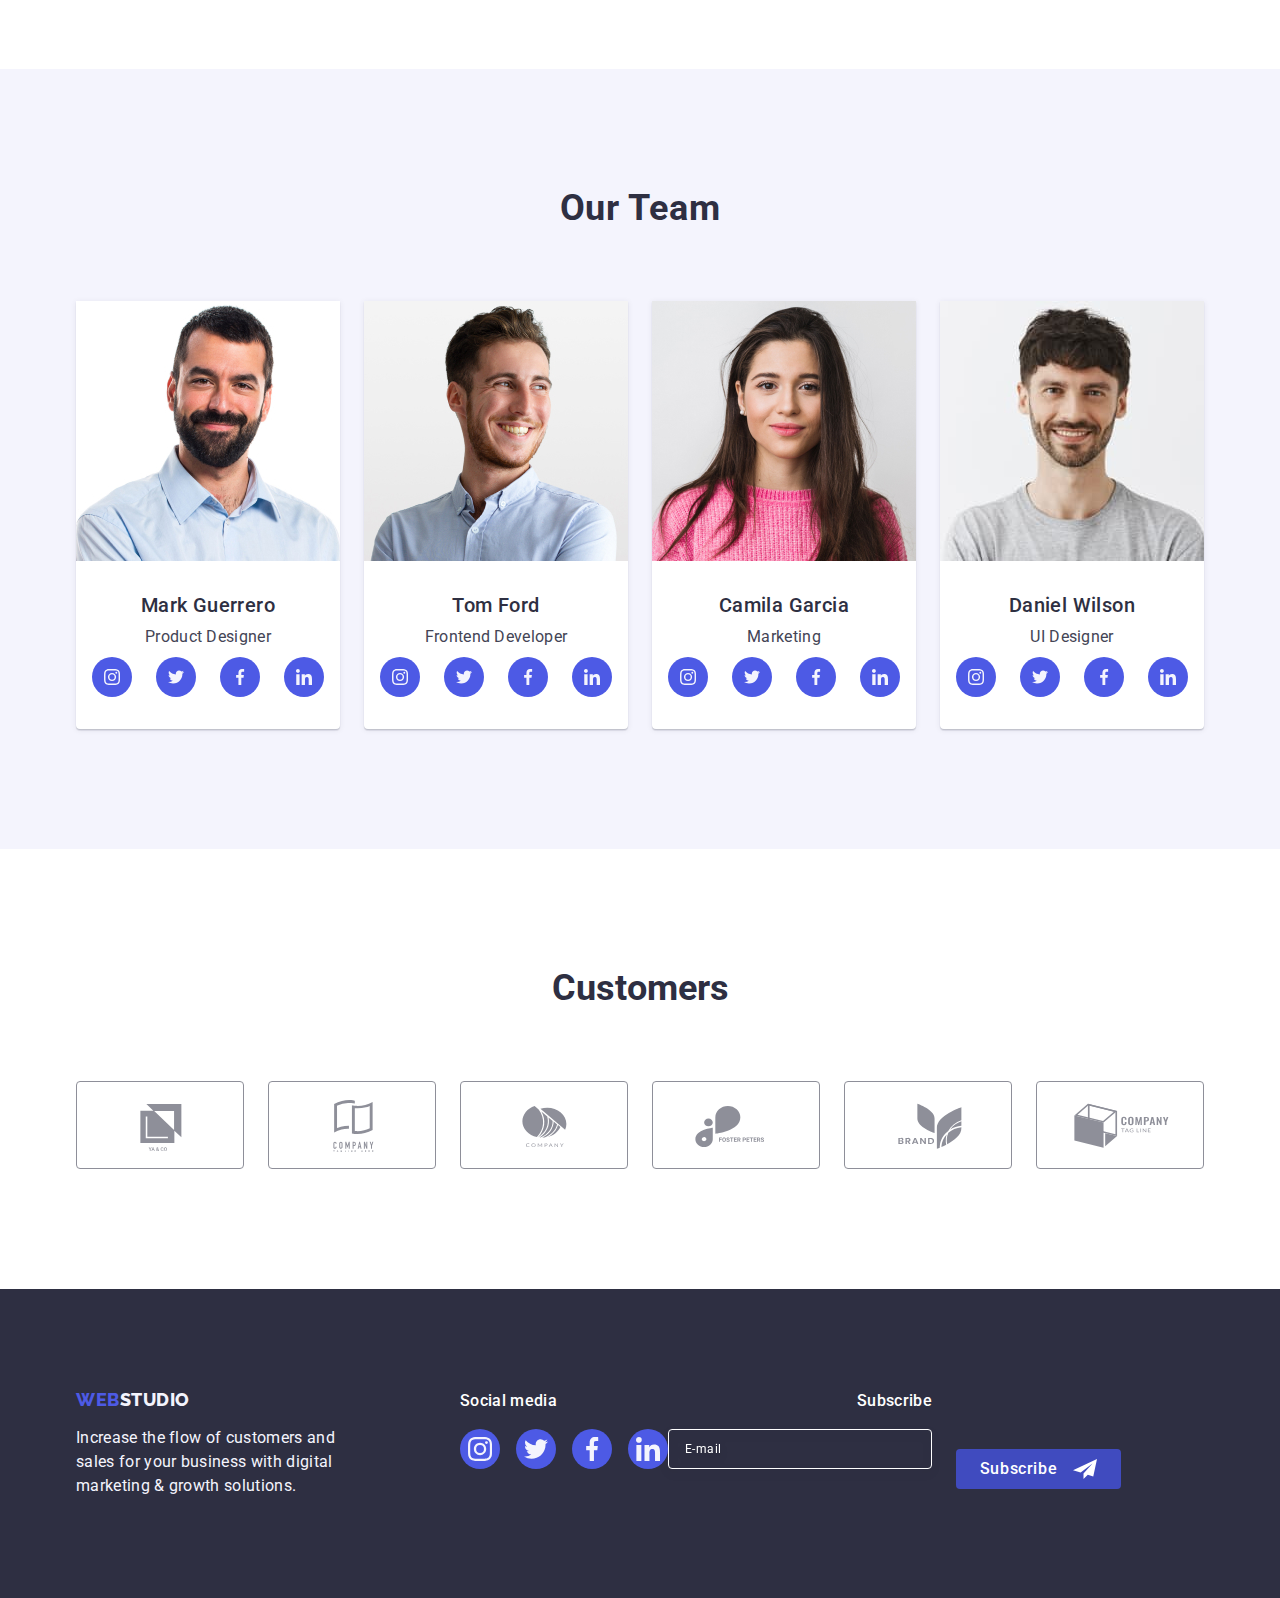
==== commit e1ca147b: "HW6" ====
--- a/index.html
+++ b/index.html
@@ -438,9 +438,11 @@
     <footer class="footer">
       <div class="container">
         <div class="footer-paragraph">
-          <a href="./index.html" class="link"
-            >Web<span class="studio-footer">Studio</span></a
-          >
+          <div class="webstudio-footer">
+            <a href="./index.html" class="link"
+              >Web<span class="studio-footer">Studio</span></a
+            >
+          </div>
           <p class="logo">
             Increase the flow of customers and sales for your business with
             digital marketing & growth solutions.
@@ -478,6 +480,24 @@
               </a>
             </li>
           </ul>
+        </div>
+        <div class="subscribe-container">
+          <p class="subscribe-paragraph">Subscribe</p>
+          <form class="footer-form">
+            <label class="label-footer">
+              <input
+                type="email"
+                placeholder="E-mail"
+                name="subscription"
+                class="input-footer"
+            /></label>
+            <button type="submit" class="subscribe-button-footer">
+              Subscribe
+              <svg width="24" height="24" class="subscribe-icon-paper-plane">
+                <use href="./images/icons.svg#icon-paper-plane"></use>
+              </svg>
+            </button>
+          </form>
         </div>
       </div>
     </footer>
@@ -488,6 +508,71 @@
             <use href="./images/icons.svg#icon-close-x"></use>
           </svg>
         </button>
+        <p class="modal-box-header">
+          Leave your contacts and we will call you back
+        </p>
+
+        <form class="form">
+          <div class="form-box">
+            <label class="form-label" for="user-name"> Name </label>
+            <div class="input-box">
+              <input
+                type="text"
+                name="user-name"
+                class="form-input"
+                id="user-name"
+              />
+              <svg width="18" height="24" class="icon-form">
+                <use href="./images/icons.svg#icon-person-black"></use>
+              </svg>
+            </div>
+          </div>
+          <div class="form-box">
+            <label class="form-label"> Phone </label>
+            <div class="input-box">
+              <input type="tel" name="phone" class="form-input" id="phone" />
+              <svg width="18" height="24" class="icon-form">
+                <use href="./images/icons.svg#icon-phone-black"></use>
+              </svg>
+            </div>
+          </div>
+          <div class="form-box">
+            <label class="form-label"> Email </label>
+            <div class="input-box">
+              <input type="email" name="email" class="form-input" id="email" />
+              <svg width="18" height="24" class="icon-form">
+                <use href="./images/icons.svg#icon-email-black"></use>
+              </svg>
+            </div>
+          </div>
+          <div class="form-comment">
+            <label class="form-label" for="user-comment">Comment</label>
+            <textarea
+              name="user-comment"
+              id="user-comment"
+              placeholder="Text input"
+              class="form-textarea"
+            ></textarea>
+          </div>
+          <div class="checkbox-container">
+            <input
+              class="input-checkbox visually-hidden"
+              type="checkbox"
+              name="user-privacy"
+              value="true"
+              id="user-privacy"
+            />
+            <label for="user-privacy" class="label-checkbox"
+              >I accept the terms and conditions of the
+              <span class="label-span">
+                <svg width="10" height="8" class="tick">
+                  <use href="./images/icons.svg#icon-tick"></use></svg
+              ></span>
+              <a href="" class="policy-link"> Privacy Policy</a></label
+            >
+          </div>
+          <button type="submit" class="send-button-modal-box">Send</button>
+        </form>
       </div>
     </div>
     <script src="./js/modal.js"></script>
--- a/css/styles.css
+++ b/css/styles.css
@@ -613,3 +613,192 @@
 .icon-close-x {
   transition: fill 250ms cubic-bezier(0.4, 0, 0.2, 1);
 }
+.form {
+  display: flex;
+  flex-direction: column;
+  gap: 8px;
+}
+.form-label {
+  color: #8e8f99;
+  font-size: 12px;
+  margin-bottom: 4px;
+  line-height: 1.17;
+  letter-spacing: 0.04em;
+  display: block;
+}
+.modal-box-header {
+  width: 360px;
+  text-align: center;
+  font-size: 16px;
+  font-weight: 500;
+  line-height: 1.5;
+  letter-spacing: 0.02em;
+  color: var(--NAVY-BLUE);
+  margin-bottom: 16px;
+}
+.form-input {
+  width: 100%;
+  height: 40px;
+  border: 1px solid rgba(46, 47, 66, 0.4);
+  border-radius: 4px;
+  background-color: transparent;
+  padding-left: 38px;
+  outline: transparent;
+  transition: border-color 250ms cubic-bezier(0.4, 0, 0.2, 1);
+}
+.form-input:focus {
+  border-color: var(--IRIS);
+  fill: var(--IRIS);
+}
+.form-box {
+  margin-bottom: 8px;
+}
+.input-box {
+  position: relative;
+}
+.icon-form {
+  position: absolute;
+  left: 16px;
+  top: 50%;
+  transform: translateY(-50%);
+  transition: fill 250ms cubic-bezier(0.4, 0, 0.2, 1);
+  fill: var(--NAVY-BLUE);
+}
+.form-input:focus + .icon-form {
+  fill: var(--IRIS);
+}
+.form-comment {
+  margin-bottom: 16px;
+}
+.form-textarea {
+  width: 100%;
+  height: 120px;
+  font-size: 12px;
+  line-height: 1.17;
+  letter-spacing: 0.04em;
+  color: rgba(46, 47, 66, 0.4);
+  border: 1px solid rgba(46, 47, 66, 0.4);
+  border-radius: 4px;
+  background-color: transparent;
+  outline: transparent;
+  padding: 8px 16px;
+  resize: none;
+  transition: border-color 250ms cubic-bezier(0.4, 0, 0.2, 1);
+}
+.form-textarea:focus {
+  border-color: var(--IRIS);
+}
+.checkbox-container {
+  margin-bottom: 24px;
+}
+.label-checkbox {
+  font-size: 12px;
+  line-height: 1.17;
+  letter-spacing: 0.04em;
+  color: #8e8f99;
+}
+.label-span {
+  width: 16px;
+  height: 16px;
+  border: 1px solid rgba(46, 47, 66, 0.4);
+  border-radius: 2px;
+  transition: background-color 250ms cubic-bezier(0.4, 0, 0.2, 1),
+    border 250ms cubic-bezier(0.4, 0, 0.2, 1),
+    fill 250ms cubic-bezier(0.4, 0, 0.2, 1);
+  display: inline-flex;
+  align-items: center;
+  justify-content: center;
+  fill: transparent;
+}
+.input-checkbox:checked + .label-checkbox .label-span {
+  background-color: var(--OCEAN);
+  border: none;
+  fill: var(--CLOUD);
+}
+.policy-link {
+  color: var(--IRIS);
+}
+.send-button-modal-box {
+  display: block;
+  min-width: 169px;
+  height: 56px;
+  font-family: "Roboto", sans-serif;
+  font-size: 16px;
+  font-weight: 500;
+  line-height: 1.5;
+  letter-spacing: 0.04em;
+  color: #ffffff;
+  cursor: pointer;
+  background-color: var(--IRIS);
+  border: none;
+  border-radius: 4px;
+  transition: background-color 250ms cubic-bezier(0.4, 0, 0.2, 1);
+}
+.send-button-modal-box:hover,
+.send-button-modal-box:focus,
+.send-button-modal-box:active {
+  background-color: var(--OCEAN);
+}
+.label-checkbox {
+  display: block;
+}
+.subscribe-button-footer {
+  min-width: 165px;
+  height: 40px;
+  display: flex;
+  justify-content: center;
+  align-items: center;
+  font-family: "Roboto", sans-serif;
+  font-size: 16px;
+  line-height: 1.5;
+  letter-spacing: 0.04em;
+  font-weight: 500;
+  color: #ffffff;
+  cursor: pointer;
+  background-color: var(--IRIS);
+  border: none;
+  border-radius: 4px;
+  margin: 0 auto;
+  margin-top: 20px;
+}
+.subscribe-icon-paper-plane {
+  fill: #ffffff;
+  margin-left: 16px;
+}
+.subscribe-button-footer,
+.subscribe-button-footer,
+.subscribe-button-footer {
+  background-color: var(--OCEAN);
+}
+.subscribe-paragraph {
+  margin-bottom: 16px;
+  font-weight: 500;
+  line-height: 1.5;
+  letter-spacing: 0.02em;
+  font-size: 16px;
+  color: #ffffff;
+  text-align: center;
+}
+.footer-form {
+  gap: 24px;
+  flex-direction: row;
+  flex-wrap: wrap;
+  display: flex;
+  max-width: 1158px;
+}
+.input-footer {
+  width: 264px;
+  height: 40px;
+  border: 1px solid #ffffff;
+  background-color: transparent;
+  font-size: 12px;
+  line-height: 1.5;
+  letter-spacing: 0.04em;
+  padding-left: 16px;
+  filter: drop-shadow(0px 4px 4px rgba(0, 0, 0, 0.15));
+  border-radius: 4px;
+  color: #ffffff;
+}
+.input-footer::placeholder {
+  color: #ffffff;
+}
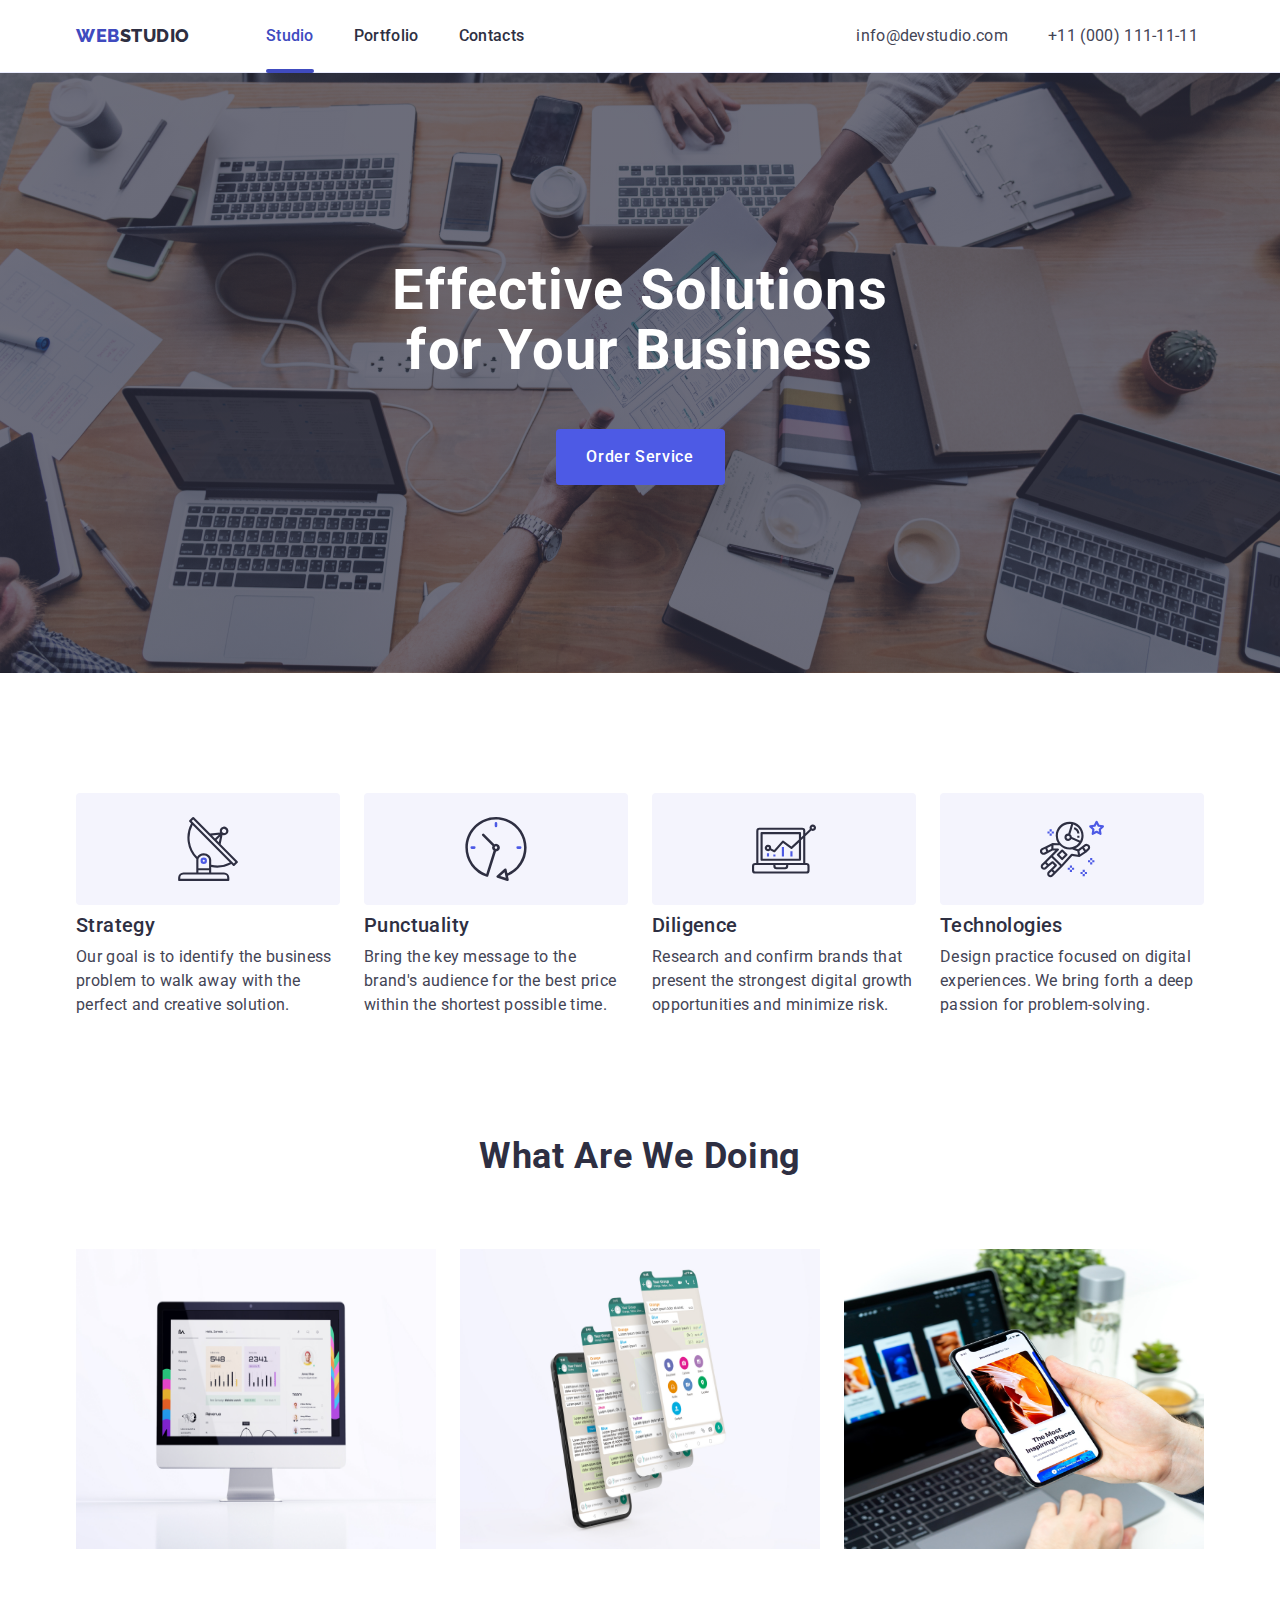
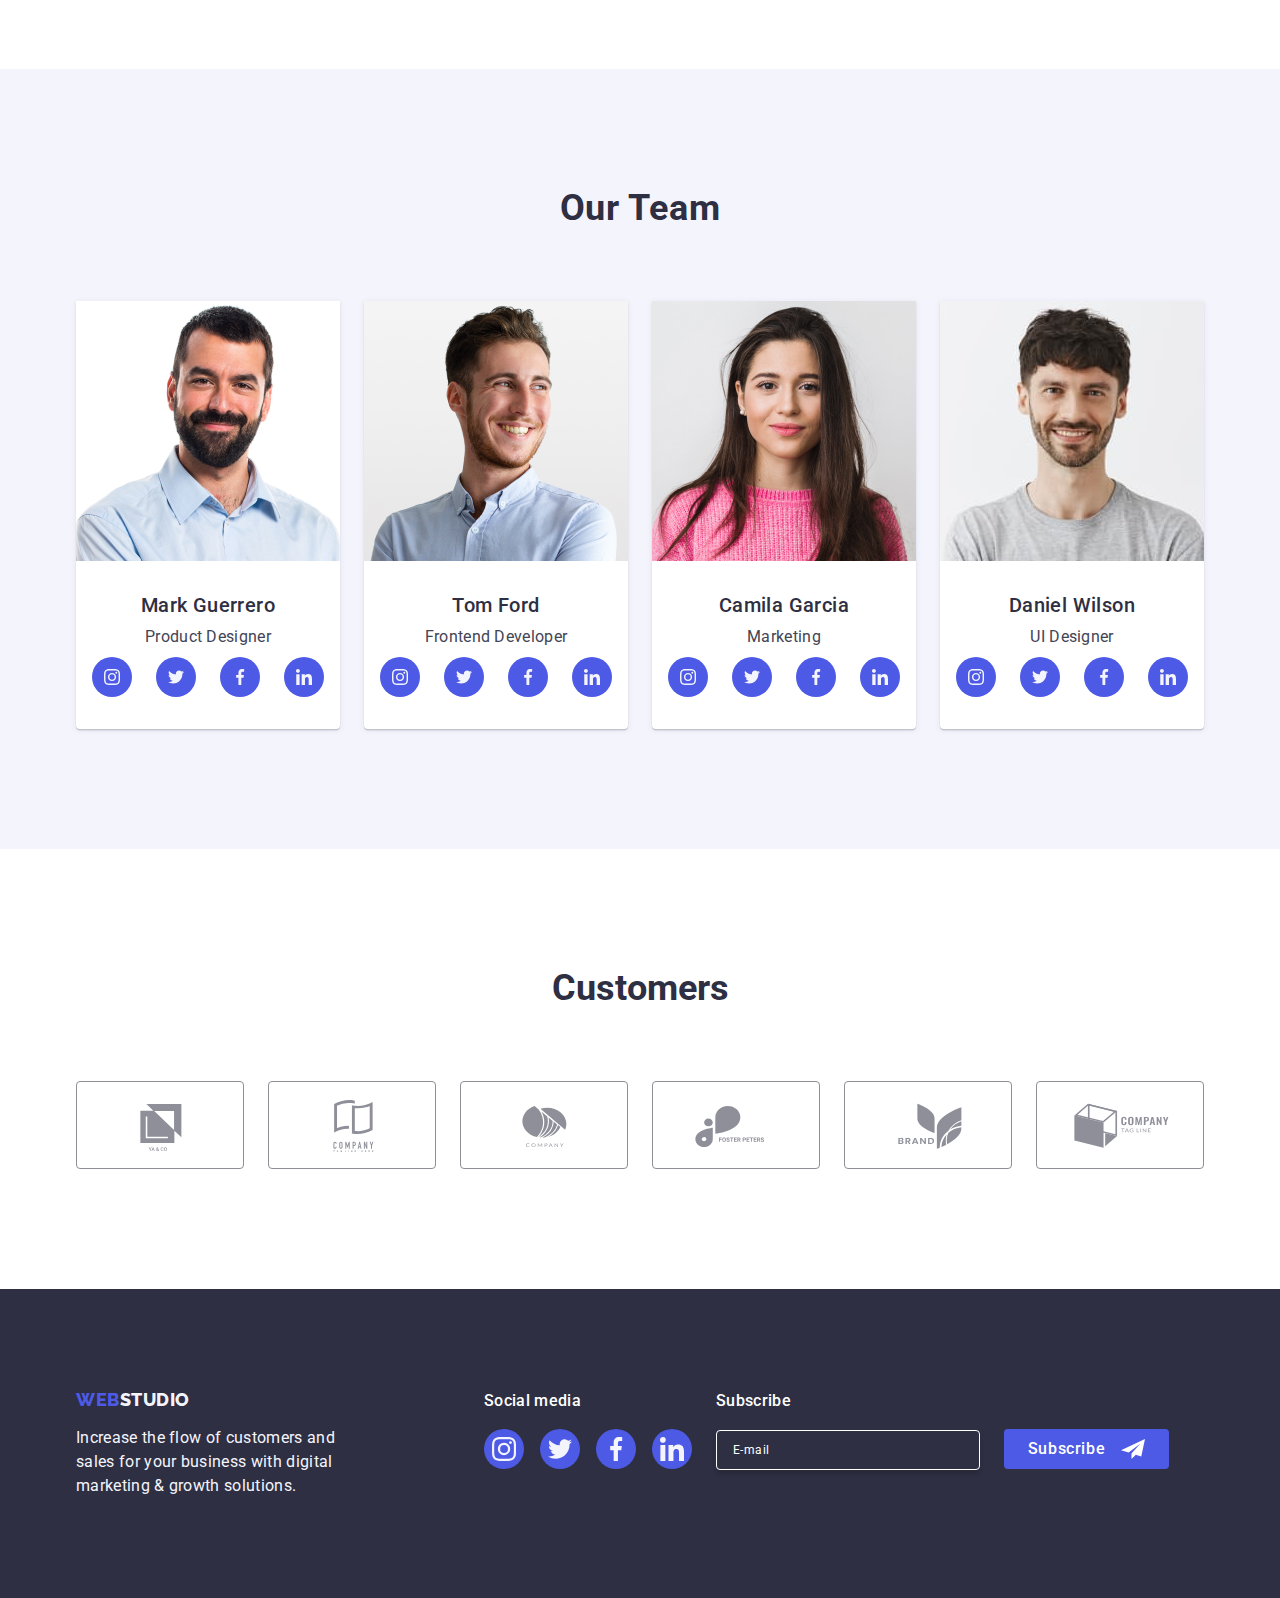
==== commit f8625815: "HW6 - last try" ====
--- a/index.html
+++ b/index.html
@@ -511,7 +511,6 @@
         <p class="modal-box-header">
           Leave your contacts and we will call you back
         </p>
-
         <form class="form">
           <div class="form-box">
             <label class="form-label" for="user-name"> Name </label>
--- a/css/styles.css
+++ b/css/styles.css
@@ -247,9 +247,11 @@
   background-color: var(--NAVY-BLUE);
   padding: 100px 0 100px 0;
 }
-.footer .container {
+.footer .container,
+.footer-form {
   display: flex;
   align-items: baseline;
+  gap: 24px;
 }
 .footer-paragraph {
   margin-right: 120px;
@@ -727,7 +729,7 @@
   font-weight: 500;
   line-height: 1.5;
   letter-spacing: 0.04em;
-  color: #ffffff;
+  color: var(--WHITE);
   cursor: pointer;
   background-color: var(--IRIS);
   border: none;
@@ -753,21 +755,19 @@
   line-height: 1.5;
   letter-spacing: 0.04em;
   font-weight: 500;
-  color: #ffffff;
+  color: var(--WHITE);
   cursor: pointer;
   background-color: var(--IRIS);
   border: none;
   border-radius: 4px;
-  margin: 0 auto;
-  margin-top: 20px;
 }
 .subscribe-icon-paper-plane {
-  fill: #ffffff;
+  fill: var(--WHITE);
   margin-left: 16px;
 }
-.subscribe-button-footer,
-.subscribe-button-footer,
-.subscribe-button-footer {
+.subscribe-button-footer:hover,
+.subscribe-button-footer:focus,
+.subscribe-button-footer:active {
   background-color: var(--OCEAN);
 }
 .subscribe-paragraph {
@@ -776,29 +776,24 @@
   line-height: 1.5;
   letter-spacing: 0.02em;
   font-size: 16px;
-  color: #ffffff;
-  text-align: center;
+  color: var(--WHITE);
 }
 .footer-form {
-  gap: 24px;
-  flex-direction: row;
-  flex-wrap: wrap;
-  display: flex;
-  max-width: 1158px;
+  display: flex;
 }
 .input-footer {
   width: 264px;
   height: 40px;
-  border: 1px solid #ffffff;
+  border: 1px solid var(--WHITE);
   background-color: transparent;
   font-size: 12px;
   line-height: 1.5;
   letter-spacing: 0.04em;
   padding-left: 16px;
-  filter: drop-shadow(0px 4px 4px rgba(0, 0, 0, 0.15));
-  border-radius: 4px;
-  color: #ffffff;
+  box-shadow: 0px 4px 4px 0px rgba(0, 0, 0, 0.15);
+  border-radius: 4px;
+  color: var(--WHITE);
 }
 .input-footer::placeholder {
-  color: #ffffff;
-}
+  color: var(--WHITE);
+}
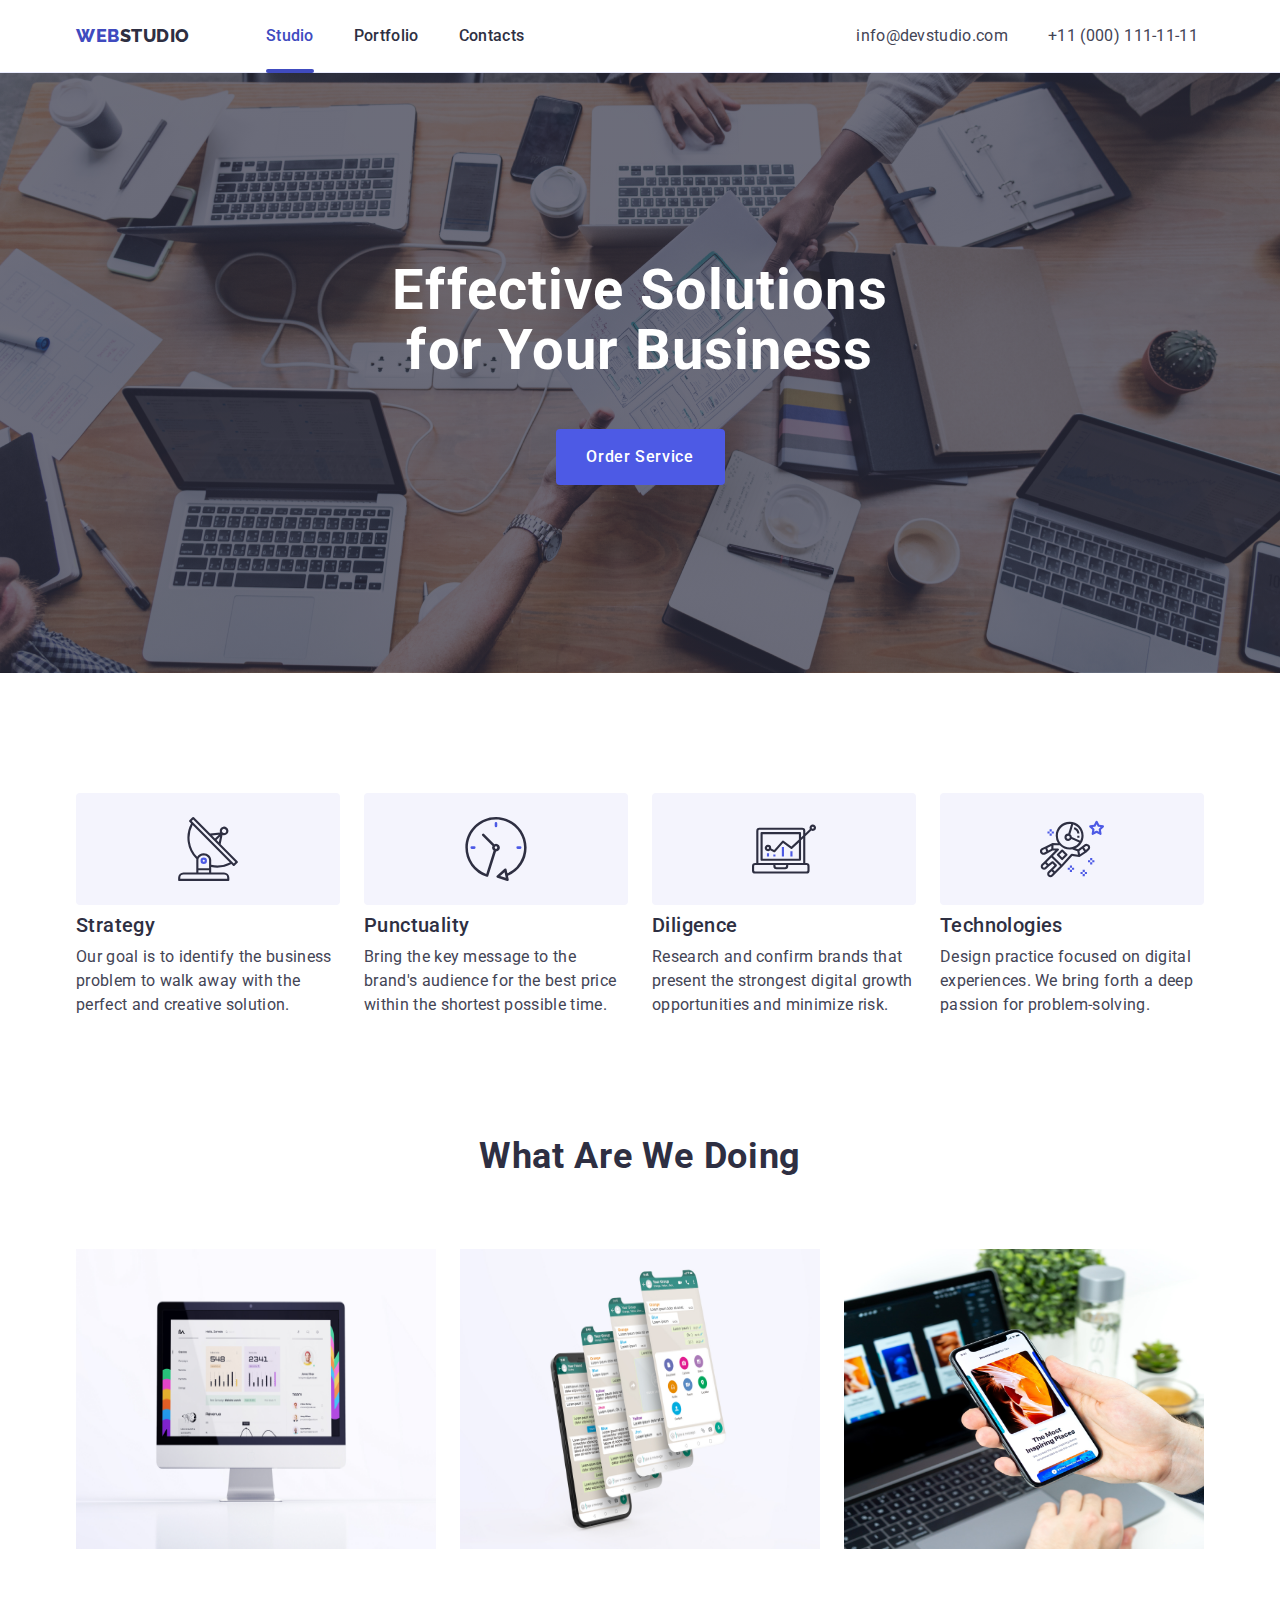
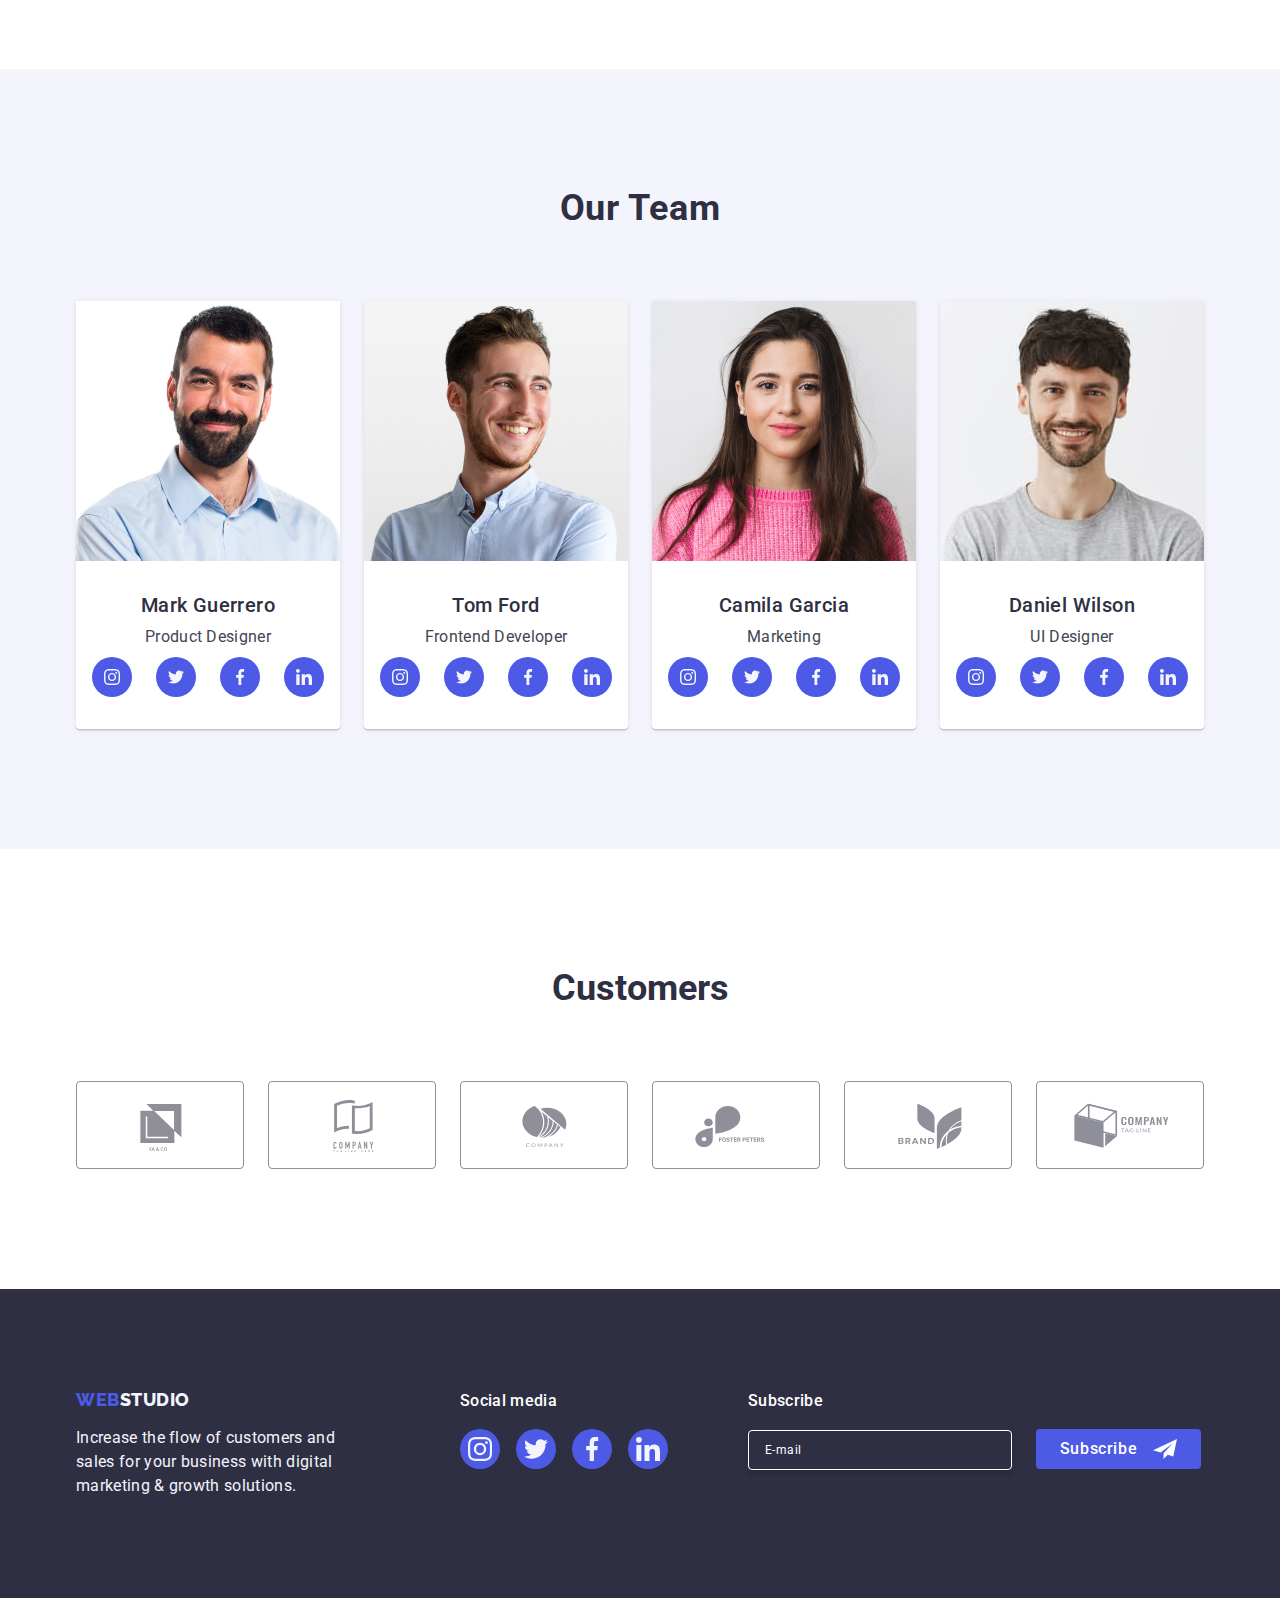
==== commit 10a3ad3e: "HW6 - 3rd revision" ====
--- a/index.html
+++ b/index.html
@@ -436,13 +436,11 @@
       </section>
     </main>
     <footer class="footer">
-      <div class="container">
+      <div class="container-footer">
         <div class="footer-paragraph">
-          <div class="webstudio-footer">
-            <a href="./index.html" class="link"
-              >Web<span class="studio-footer">Studio</span></a
-            >
-          </div>
+          <a href="./index.html" class="link"
+            >Web<span class="studio-footer">Studio</span></a
+          >
           <p class="logo">
             Increase the flow of customers and sales for your business with
             digital marketing & growth solutions.
@@ -520,6 +518,7 @@
                 name="user-name"
                 class="form-input"
                 id="user-name"
+                required
               />
               <svg width="18" height="24" class="icon-form">
                 <use href="./images/icons.svg#icon-person-black"></use>
@@ -529,7 +528,13 @@
           <div class="form-box">
             <label class="form-label"> Phone </label>
             <div class="input-box">
-              <input type="tel" name="phone" class="form-input" id="phone" />
+              <input
+                type="tel"
+                name="phone"
+                class="form-input"
+                id="phone"
+                required
+              />
               <svg width="18" height="24" class="icon-form">
                 <use href="./images/icons.svg#icon-phone-black"></use>
               </svg>
@@ -538,7 +543,13 @@
           <div class="form-box">
             <label class="form-label"> Email </label>
             <div class="input-box">
-              <input type="email" name="email" class="form-input" id="email" />
+              <input
+                type="email"
+                name="email"
+                class="form-input"
+                id="email"
+                required
+              />
               <svg width="18" height="24" class="icon-form">
                 <use href="./images/icons.svg#icon-email-black"></use>
               </svg>
@@ -560,20 +571,22 @@
               name="user-privacy"
               value="true"
               id="user-privacy"
+              required
             />
             <label for="user-privacy" class="label-checkbox"
-              >I accept the terms and conditions of the
-              <span class="label-span">
-                <svg width="10" height="8" class="tick">
+              ><span class="label-span">
+                <svg width="10" height="8">
                   <use href="./images/icons.svg#icon-tick"></use></svg
               ></span>
-              <a href="" class="policy-link"> Privacy Policy</a></label
-            >
+              I accept the terms and conditions of the
+              <a href="" class="policy-link"> Privacy Policy</a>
+            </label>
           </div>
           <button type="submit" class="send-button-modal-box">Send</button>
         </form>
       </div>
     </div>
     <script src="./js/modal.js"></script>
+    <script src="./js/mobile-menu.js"></script>
   </body>
 </html>
--- a/css/styles.css
+++ b/css/styles.css
@@ -246,6 +246,7 @@
 .footer {
   background-color: var(--NAVY-BLUE);
   padding: 100px 0 100px 0;
+  flex-shrink: 0;
 }
 .footer .container,
 .footer-form {
@@ -255,6 +256,7 @@
 }
 .footer-paragraph {
   margin-right: 120px;
+  align-items: center;
 }
 .footer-social-media-paragraph {
   font-weight: 500;
@@ -670,7 +672,7 @@
   fill: var(--IRIS);
 }
 .form-comment {
-  margin-bottom: 16px;
+  margin-bottom: 8px;
 }
 .form-textarea {
   width: 100%;
@@ -690,35 +692,9 @@
 .form-textarea:focus {
   border-color: var(--IRIS);
 }
-.checkbox-container {
-  margin-bottom: 24px;
-}
-.label-checkbox {
-  font-size: 12px;
-  line-height: 1.17;
-  letter-spacing: 0.04em;
-  color: #8e8f99;
-}
-.label-span {
-  width: 16px;
-  height: 16px;
-  border: 1px solid rgba(46, 47, 66, 0.4);
-  border-radius: 2px;
-  transition: background-color 250ms cubic-bezier(0.4, 0, 0.2, 1),
-    border 250ms cubic-bezier(0.4, 0, 0.2, 1),
-    fill 250ms cubic-bezier(0.4, 0, 0.2, 1);
-  display: inline-flex;
-  align-items: center;
-  justify-content: center;
-  fill: transparent;
-}
-.input-checkbox:checked + .label-checkbox .label-span {
-  background-color: var(--OCEAN);
-  border: none;
-  fill: var(--CLOUD);
-}
 .policy-link {
   color: var(--IRIS);
+  text-decoration: underline;
 }
 .send-button-modal-box {
   display: block;
@@ -735,14 +711,13 @@
   border: none;
   border-radius: 4px;
   transition: background-color 250ms cubic-bezier(0.4, 0, 0.2, 1);
+  margin: auto;
+  box-shadow: 0px 4px 4px 0px rgba(0, 0, 0, 0.15);
 }
 .send-button-modal-box:hover,
 .send-button-modal-box:focus,
 .send-button-modal-box:active {
   background-color: var(--OCEAN);
-}
-.label-checkbox {
-  display: block;
 }
 .subscribe-button-footer {
   min-width: 165px;
@@ -797,3 +772,44 @@
 .input-footer::placeholder {
   color: var(--WHITE);
 }
+.checkbox-container {
+  margin-bottom: 24px;
+}
+.input-checkbox:checked + .label-checkbox span {
+  background-color: #404bbf;
+  border: none;
+  fill: #f4f4fd;
+}
+.label-checkbox {
+  display: block;
+  color: #8e8f99;
+  font-size: 12px;
+  font-weight: 400;
+  line-height: 1.17;
+  letter-spacing: 0.48px;
+}
+.label-span {
+  width: 16px;
+  height: 16px;
+  border-radius: 2px;
+  border: 1px solid rgba(46, 47, 66, 0.4);
+  display: inline-flex;
+  align-items: center;
+  justify-content: center;
+  fill: transparent;
+  transition: background-color 250ms cubic-bezier(0.4, 0, 0.2, 1),
+    border 250ms cubic-bezier(0.4, 0, 0.2, 1),
+    fill 250ms cubic-bezier(0.4, 0, 0.2, 1);
+  margin-right: 8px;
+}
+.container-footer {
+  display: flex;
+  width: 1158px;
+  margin: 0 auto;
+  padding-left: 15px;
+  padding-right: 15px;
+  align-items: baseline;
+}
+.subscribe-container {
+  margin-left: 80px;
+}
